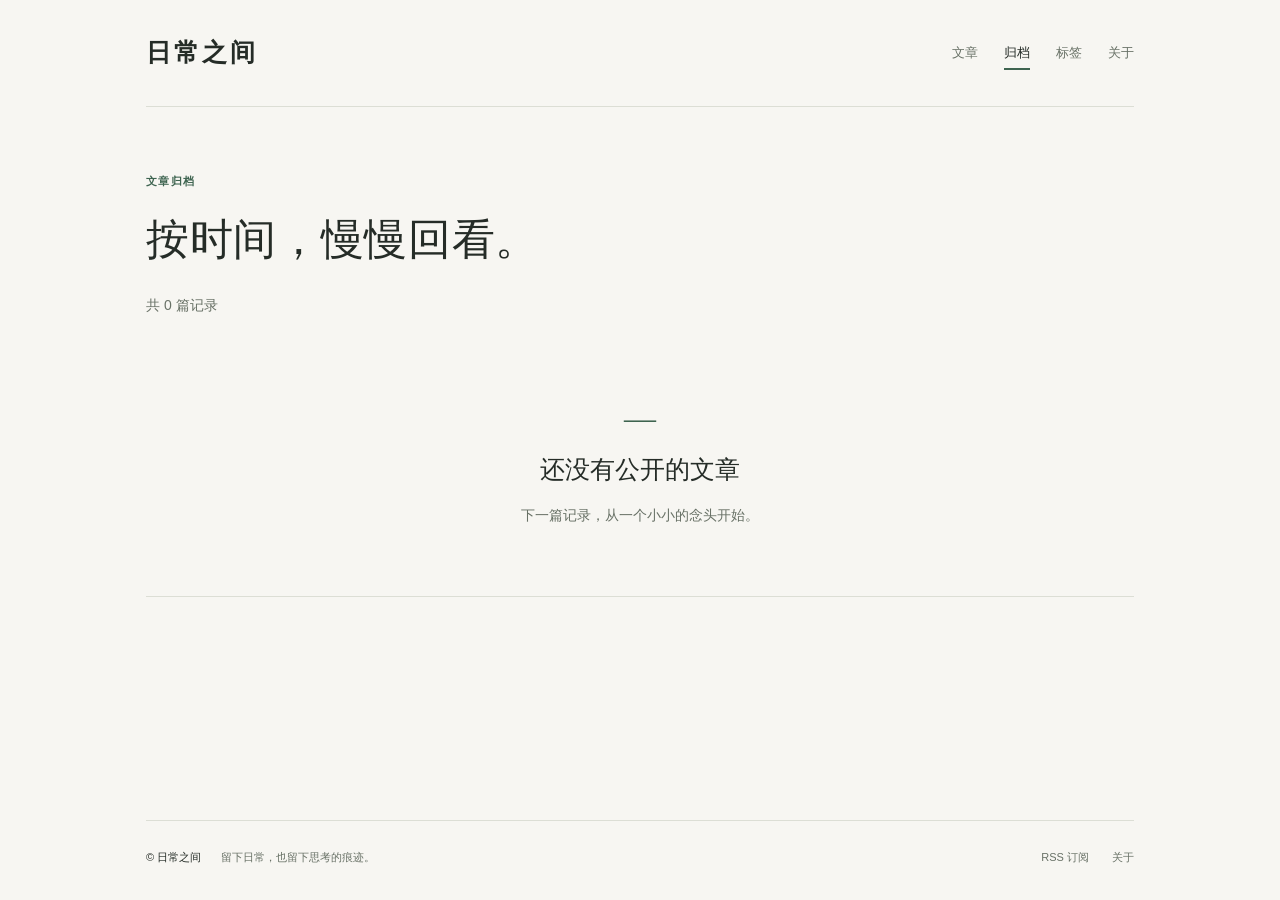
==== archive/index.html @ ac4cc86e "Publish initial blog site" ====
<!DOCTYPE html>
<html lang="zh-CN"><head><link rel="stylesheet" href="/styles/style.css?v=58d46a01" /><link rel="stylesheet" href="/.tola/enhance-6b400663.css" /><meta property="og:type" content="website" /><meta property="og:site_name" content="日常之间" /><meta property="og:locale" content="zh-CN" /><meta property="og:description" content="留下日常，也留下思考的痕迹。" /><meta name="twitter:card" content="summary_large_image" /><meta charset="utf-8" /><meta name="viewport" content="width=device-width, initial-scale=1" /><title>归档 · 日常之间</title><meta name="description" content="按时间翻阅所有文章。" /><link rel="canonical" href="https://cdotwang.github.io/archive/"><link rel="alternate" type="application/rss+xml" title="日常之间" href="/rss.xml"><meta property="og:type" content="website"><meta property="og:title" content="归档 · 日常之间"><meta property="og:description" content="按时间翻阅所有文章。"><meta property="og:url" content="https://cdotwang.github.io/archive/"><meta property="og:site_name" content="日常之间"><meta name="twitter:card" content="summary"><meta http-equiv="Content-Security-Policy" content="default-src 'none'; style-src 'self' 'unsafe-inline'; img-src 'self' data:; font-src 'self' data:; base-uri 'none'; form-action 'none'"></head><body><div class="skip-navigation"><a href="#content" class="skip-link">跳到正文</a></div><div class="shell site-shell" lang="zh-CN"><header class="site-header"><div class="brand-wrap"><a href="/" class="brand">日常之间</a></div><nav class="site-nav" aria-label="主导航"><a href="/">文章</a> <a href="/archive" aria-current="page">归档</a> <a href="/tags">标签</a> <a href="/about">关于</a></nav></header><main id="content" class="site-main page-archive"><header class="page-heading"><p class="eyebrow">文章归档</p><h1>按时间，慢慢回看。</h1><p class="page-description">共 0 篇记录</p></header><div class="empty-state"><div class="empty-mark" aria-hidden="true">—</div><h2>还没有公开的文章</h2><p>下一篇记录，从一个小小的念头开始。</p></div></main><footer class="site-footer"><div class="footer-note"><span class="footer-author">© 日常之间</span> <span>留下日常，也留下思考的痕迹。</span></div><nav class="footer-links" aria-label="页脚导航"><a href="/rss.xml">RSS 订阅</a> <a href="/about">关于</a></nav></footer></div></body>
</html>
---- styles/style.css ----
:root{color-scheme:light dark;--paper:#f7f6f2;--ink:#252c27;--muted:#70786f;--line:#dcded5;--accent:#3e6450;--wash:#eeeee7;font-family:-apple-system,BlinkMacSystemFont,PingFang SC,Hiragino Sans GB,sans-serif;background:var(--paper);color:var(--ink)}*{box-sizing:border-box}body{margin:0}a{color:inherit;text-underline-offset:5px;text-decoration-thickness:1px}a:hover{color:var(--accent)}.shell{max-width:1120px;margin:auto;padding:0 52px}.site-header{display:flex;align-items:center;justify-content:space-between;padding:30px 0;border-bottom:1px solid var(--line)}.brand{font-family:serif;font-size:24px;letter-spacing:.12em;text-decoration:none}.site-header nav{display:flex;gap:26px;font-size:13px;color:var(--muted)}.hero{padding:72px 0 52px;max-width:760px}.eyebrow{font-size:11px;font-weight:600;letter-spacing:.13em;color:var(--accent);margin:0 0 22px}.hero h1{font-family:Songti SC,Noto Serif CJK SC,serif;font-size:clamp(36px,5vw,57px);line-height:1.38;font-weight:500;letter-spacing:.025em;margin:0 0 23px}.hero p:not(.eyebrow){color:var(--muted);font-size:16px;line-height:1.9}.section-label{border-top:1px solid var(--line);padding:22px 0 8px;display:flex;justify-content:space-between;font-size:11px;letter-spacing:.12em;color:var(--muted)}.post-card{display:grid;grid-template-columns:110px 1fr 32px;gap:24px;padding:31px 0;border-bottom:1px solid var(--line);text-decoration:none}.post-card time{font-size:12px;color:var(--muted);padding-top:5px;font-variant-numeric:tabular-nums}.post-card h2{font-family:Songti SC,serif;font-size:25px;font-weight:500;margin:0 0 11px}.post-card p{font-size:14px;color:var(--muted);line-height:1.8;margin:0}.post-card .arrow{color:var(--accent);font-size:22px}.site-footer{font-size:11px;color:var(--muted);line-height:1.8;padding:40px 0 34px;display:flex;justify-content:space-between;gap:18px}.article{max-width:720px;margin:0 auto;padding:64px 24px}.article-header{margin-bottom:45px}.article-header h1{font-family:Songti SC,serif;font-size:clamp(30px,5vw,43px);line-height:1.45;font-weight:500;margin:0 0 23px;overflow-wrap:anywhere}.summary{font-size:16px;line-height:1.9;color:var(--muted)}.prose{font-size:17px;line-height:1.95;overflow-wrap:anywhere}.prose p{margin:0 0 1.5em}.prose h2{font-size:25px;font-weight:500;margin:2em 0 1em}.prose h3{font-size:20px}.prose img{max-width:100%;height:auto;display:block;border-radius:3px}.prose figure{margin:32px 0}.prose figcaption{font-size:12px;color:var(--muted);text-align:center;padding-top:10px}.prose blockquote{border-left:2px solid var(--accent);margin:28px 0;padding:6px 22px;color:var(--muted);background:var(--wash)}.prose ul,.prose ol{padding-left:1.5em}.prose pre{overflow-x:auto;font-size:13px;background:var(--wash);padding:18px}.prose .equation{display:inline-block;max-width:100%;overflow-x:auto;vertical-align:middle}.equation svg{max-width:100%;height:auto}.back-link{display:inline-block;font-size:13px;color:var(--muted);margin:28px 24px 0}.notice{font-size:12px;color:var(--muted);border-left:2px solid var(--accent);padding:8px 15px;line-height:1.8}@media (width<=600px){.shell{padding:0 23px}.site-header{padding:22px 0}.site-header nav{gap:18px}.brand{font-size:21px}.hero{padding:48px 0 38px}.post-card{grid-template-columns:1fr 22px;gap:10px;padding:25px 0}.post-card>.post-date{grid-column:1/-1}.post-card h2{font-size:23px}.article{padding:42px 23px}.shell .article{padding:42px 0}.prose{font-size:16px}.site-footer{flex-direction:column;gap:5px}.back-link{margin-left:0}}@media (prefers-color-scheme:dark){:root{--paper:#1c221e;--ink:#e0e5dc;--muted:#a0ab9e;--line:#39423a;--accent:#abc6ae;--wash:#252e27}}.equation svg [fill=\#000000],.equation svg [fill=\#000],.equation svg [fill=black]{fill:var(--ink)}.equation svg [stroke=\#000000],.equation svg [stroke=\#000],.equation svg [stroke=black]{stroke:var(--ink)}.post-card h2 a{text-decoration:none}.post-card>.post-date{margin:0;padding-top:5px;font-size:12px}.post-card>.arrow{font-size:22px;color:var(--accent)}.site-header,.site-footer,.hero,.section-label,.post-list,.page-heading,.empty-state,.tag-grid,.breadcrumb,.article-meta,.not-found{--muted:#687166}@media (prefers-color-scheme:dark){.site-header,.site-footer,.hero,.section-label,.post-list,.page-heading,.empty-state,.tag-grid,.breadcrumb,.article-meta,.not-found{--muted:#a0ab9e}}:root{--serif:"Songti SC","STSong","Noto Serif CJK SC",Georgia,serif}html{scroll-padding-top:24px}body{min-width:280px}a:focus-visible{outline:2px solid var(--accent);outline-offset:6px;border-radius:2px}::selection{background:var(--accent);color:var(--paper)}.site-shell{max-width:1120px;min-height:100svh;display:flex;flex-direction:column}.site-main{flex:1;padding-bottom:68px}.site-header{gap:24px;padding:34px 0}.brand{font-family:var(--serif);font-size:25px;font-weight:600;line-height:1.5;white-space:nowrap}.site-nav a{text-decoration:none;padding:9px 0;position:relative;white-space:nowrap}.site-nav a[aria-current=page]{color:var(--ink)}.site-nav a[aria-current=page]:after{content:"";position:absolute;left:0;right:0;bottom:1px;height:2px;background:var(--accent)}.skip-link{position:fixed;z-index:10;left:20px;top:12px;padding:10px 16px;background:var(--ink);color:var(--paper);transform:translateY(-160%)}.skip-link:focus{transform:none;color:var(--paper)}.hero{padding:79px 0 65px;max-width:800px}.hero .eyebrow{margin-bottom:25px}.hero h1{font-family:var(--serif);font-size:clamp(36px,5.3vw,58px);letter-spacing:.035em;margin-bottom:24px}.hero p:not(.eyebrow){max-width:575px;line-height:2;margin-bottom:0}.section-label{align-items:center;padding:23px 0 10px;gap:20px}.section-label h2{font-size:12px;font-weight:500;letter-spacing:.08em;margin:0}.section-label a{font-size:12px;text-decoration:none;letter-spacing:0}.post-list{list-style:none;margin:0;padding:0}.post-card{position:relative;padding:33px 0;grid-template-columns:111px minmax(0,1fr) 25px;gap:25px}.post-card>.post-date{color:var(--muted);font-size:12px;line-height:1.8;letter-spacing:.02em;font-variant-numeric:tabular-nums}.post-card h2{font-family:var(--serif);font-size:26px;line-height:1.5;overflow-wrap:anywhere;margin:0 0 10px}.post-card h2 a{text-decoration:none}.post-card h2 a:hover{text-decoration:underline;text-decoration-thickness:1px;text-underline-offset:6px}.post-card-copy>p{max-width:630px;line-height:1.9}.post-card>.arrow{padding-top:4px;font-size:20px}.post-tags{display:flex;flex-wrap:wrap;gap:5px 15px;list-style:none;margin:15px 0 0;padding:0}.post-tags li{line-height:1.8}.post-tags a{font-size:11px;color:var(--accent);text-decoration:none;overflow-wrap:anywhere}.post-tags a:before{content:"#";opacity:.55;margin-right:3px}.post-tags a:hover{text-decoration:underline}.empty-state{padding:45px 20px 68px;text-align:center;border-bottom:1px solid var(--line)}.empty-mark{display:block;color:var(--accent);font-family:var(--serif);font-size:32px;margin-bottom:13px}.empty-state h2{font-family:var(--serif);font-size:25px;font-weight:500;line-height:1.6;margin:0 0 12px}.empty-state p{font-size:14px;color:var(--muted);line-height:1.9;margin:0}.page-heading{padding:67px 0 36px}.page-heading .eyebrow{margin-bottom:19px}.page-heading h1,.not-found h1{font-family:var(--serif);font-size:clamp(31px,4.3vw,43px);line-height:1.5;letter-spacing:.015em;font-weight:500;margin:0 0 20px;overflow-wrap:anywhere}.page-description{font-size:14px;color:var(--muted);line-height:1.9;margin:0}.archive-year{display:grid;grid-template-columns:93px minmax(0,1fr);gap:30px;border-top:1px solid var(--line)}.archive-year+.archive-year{margin-top:43px}.archive-year-label{font-family:var(--serif);color:var(--accent);font-size:25px;font-weight:500;margin:33px 0}.archive-year .post-card{grid-template-columns:104px minmax(0,1fr) 22px;gap:19px}.archive-year .post-card:last-child{border-bottom:0}.archive-year .post-card h2{font-size:24px}.tag-grid{list-style:none;margin:7px 0 0;padding:0;display:grid;grid-template-columns:repeat(2,minmax(0,1fr));column-gap:42px}.tag-card{display:flex;justify-content:space-between;align-items:center;gap:20px;border-top:1px solid var(--line);padding:28px 0;text-decoration:none}.tag-grid li:nth-last-child(-n+2) .tag-card{border-bottom:1px solid var(--line)}.tag-name{font-family:var(--serif);font-size:24px;overflow-wrap:anywhere}.tag-count{font-size:12px;color:var(--muted);white-space:nowrap}.tag-count span{margin-left:20px;color:var(--accent);font-size:18px}.tag-card:hover .tag-name{text-decoration:underline;text-underline-offset:6px;text-decoration-thickness:1px}.breadcrumb{padding-top:37px;font-size:12px;color:var(--muted)}.breadcrumb a{text-decoration:none}.page-tag .page-heading{padding-top:33px}.page-tag>.post-list{border-top:1px solid var(--line)}.page-about .page-heading{max-width:720px;margin:auto;padding-bottom:22px}.about-copy{max-width:720px;margin:auto;padding-bottom:30px}.about-copy>p{max-width:640px}.about-signature{padding-top:24px;color:var(--accent);font-family:var(--serif);font-size:20px}.signature-line{display:block;width:35px;height:1px;background:var(--accent);margin-bottom:20px}.about-signature p{margin:0}.article-breadcrumb{max-width:720px;margin:auto;padding-left:24px}.page-article .article{padding-top:38px;padding-bottom:36px}.article-meta{max-width:720px;padding:22px 24px 0;margin:auto;border-top:1px solid var(--line);display:flex;justify-content:space-between;gap:20px;align-items:baseline}.article-meta .post-tags{margin:0}.article-byline{font-size:11px;line-height:1.8;color:var(--muted);margin:0}.not-found{padding:105px 0 115px;text-align:center}.not-found>p:not(.eyebrow){font-size:15px;color:var(--muted);line-height:1.9;margin-bottom:28px}.text-button{display:inline-block;padding:10px 0;color:var(--accent);font-size:14px}.site-footer{border-top:1px solid var(--line);padding:27px 0 32px;font-size:11px;gap:25px}.footer-note{display:flex;flex-wrap:wrap;gap:4px 20px}.footer-author{white-space:nowrap;color:var(--ink)}.footer-links{display:flex;gap:23px;white-space:nowrap}.footer-links a{text-decoration:none}@media (width>=1250px){.site-shell{padding-left:66px;padding-right:66px}}@media (width<=760px){.site-header{padding:27px 0;gap:20px}.site-header nav{gap:21px}.hero{padding:62px 0 47px}.site-main{padding-bottom:51px}.post-card{grid-template-columns:99px minmax(0,1fr) 20px;gap:17px}.archive-year{grid-template-columns:1fr;gap:0}.archive-year-label{margin:24px 0 0}.archive-year .post-card{padding:24px 0}.page-heading{padding-top:49px}.tag-grid{column-gap:28px}.article-meta{flex-wrap:wrap}.site-footer{flex-direction:column;gap:15px}}@media (width<=540px){.site-shell{padding:0 23px}.site-header{flex-wrap:wrap;padding:23px 0 20px;gap:15px}.brand{font-size:24px}.site-header .site-nav{width:100%;justify-content:space-between;gap:16px;font-size:13px}.site-nav a{padding:4px 0 9px}.hero{padding:44px 0 36px}.hero .eyebrow{font-size:10px;margin-bottom:19px}.hero h1{font-size:37px;margin-bottom:18px}.hero p:not(.eyebrow){font-size:14px;line-height:1.95}.post-card,.archive-year .post-card{grid-template-columns:minmax(0,1fr) 21px;gap:10px;padding:25px 0}.post-card>.post-date{grid-column:1/-1;padding-top:0;font-size:11px}.post-card h2,.archive-year .post-card h2{font-size:23px}.post-card-copy>p{font-size:13px;line-height:1.9}.post-tags{gap:4px 13px;margin-top:12px}.post-card>.arrow{font-size:18px}.section-label{padding-top:19px}.page-heading{padding:43px 0 29px}.page-heading h1,.not-found h1{font-size:31px}.page-heading .eyebrow{font-size:10px;margin-bottom:16px}.page-description{font-size:13px}.empty-state{padding:28px 0 46px}.empty-state h2{font-size:23px}.empty-state p{font-size:13px}.archive-year-label{font-size:23px}.archive-year+.archive-year{margin-top:20px}.tag-grid{grid-template-columns:1fr}.tag-card{padding:24px 0}.tag-grid li:nth-last-child(2) .tag-card{border-bottom:0}.tag-name{font-size:23px}.breadcrumb{padding-top:27px}.article-breadcrumb{padding-left:0}.page-article .article{padding-top:30px;padding-bottom:29px}.article-meta{padding:20px 0 0;gap:12px}.about-copy{font-size:16px}.about-signature{font-size:19px}.not-found{padding:72px 0 87px}.not-found>p:not(.eyebrow){font-size:14px}.site-footer{padding-top:23px;padding-bottom:27px}.footer-note{flex-direction:column;gap:6px}}@media (prefers-reduced-motion:no-preference){a{transition:color .14s}.skip-link{transition:transform .14s}}@media print{.site-header,.site-footer,.breadcrumb,.article-meta,.skip-link{display:none}.site-shell{display:block;max-width:none;padding:0}.site-main{padding:0}.article{max-width:none;padding:0}.prose a[href]:after{content:" (" attr(href) ")";font-size:.8em}:root{--paper:#fff;--ink:#111;--muted:#555;--line:#ddd;--accent:#333;--wash:#f4f4f4}}
---- .tola/enhance-6b400663.css ----
html {
    scroll-behavior: smooth;
}
/* Typst SVG Color Adaptation */

.typst-text use[fill="#000000"] {
    fill: currentColor;
}

.typst-group use[fill="#000000"] {
    fill: currentColor;
}

path.typst-shape[fill="#000000"] {
    fill: currentColor;
}

path.typst-shape[stroke="#000000"] {
    stroke: currentColor;
}

/* Tola Math/Table Layout */

.tola-block-math {
    display: flex;
    justify-content: center;
    width: 100%;
    margin: 1em 0;
    overflow-x: auto;
    overflow-y: hidden;
}

.tola-inline-math {
    display: inline;
}

.tola-table {
    margin: 1em 0;
    overflow-x: auto;
    overflow-y: hidden;
}
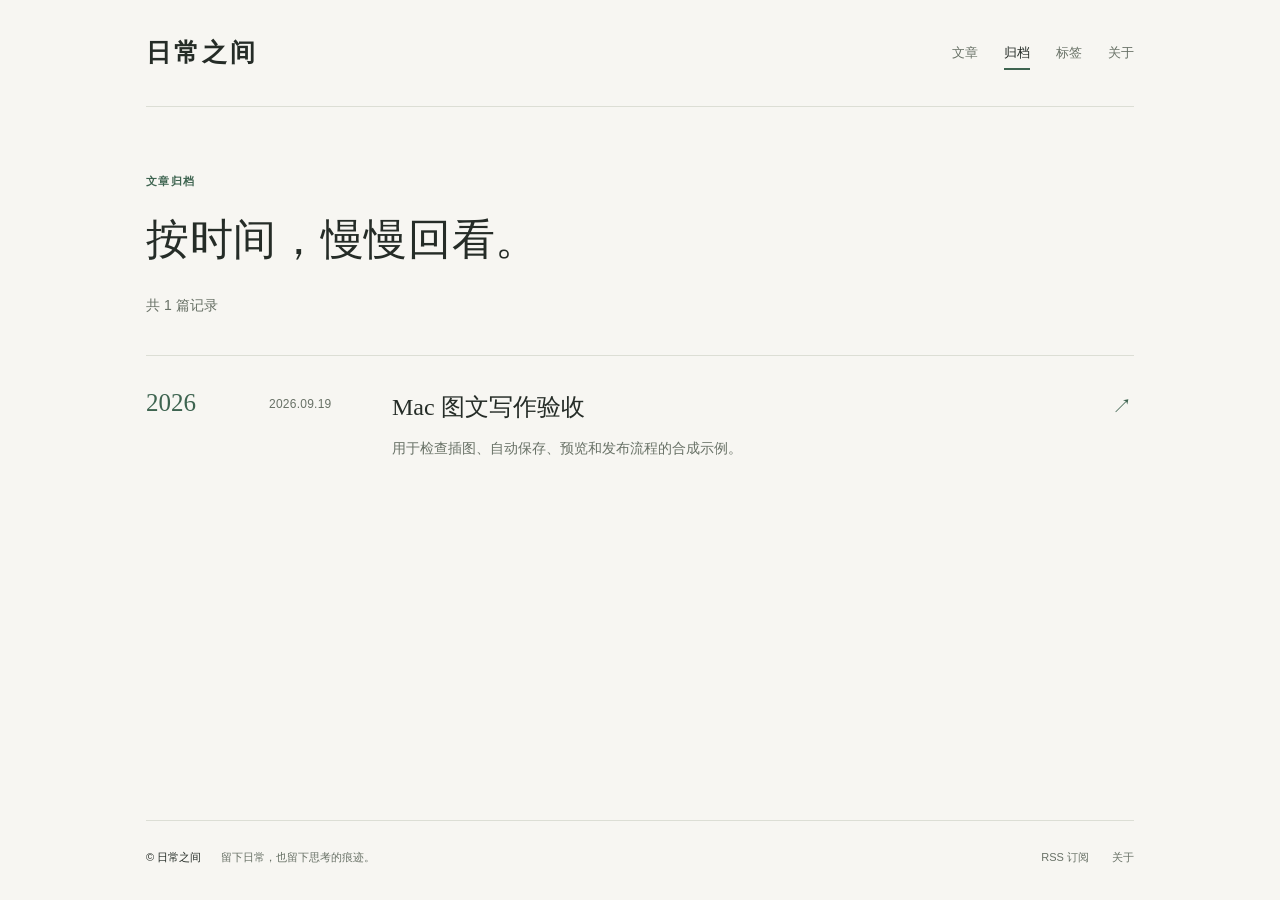
==== commit f78473ad: "Publish blog: Mac 图文写作验收" ====
--- a/archive/index.html
+++ b/archive/index.html
@@ -1,3 +1,3 @@
 <!DOCTYPE html>
-<html lang="zh-CN"><head><link rel="stylesheet" href="/styles/style.css?v=58d46a01" /><link rel="stylesheet" href="/.tola/enhance-6b400663.css" /><meta property="og:type" content="website" /><meta property="og:site_name" content="日常之间" /><meta property="og:locale" content="zh-CN" /><meta property="og:description" content="留下日常，也留下思考的痕迹。" /><meta name="twitter:card" content="summary_large_image" /><meta charset="utf-8" /><meta name="viewport" content="width=device-width, initial-scale=1" /><title>归档 · 日常之间</title><meta name="description" content="按时间翻阅所有文章。" /><link rel="canonical" href="https://cdotwang.github.io/archive/"><link rel="alternate" type="application/rss+xml" title="日常之间" href="/rss.xml"><meta property="og:type" content="website"><meta property="og:title" content="归档 · 日常之间"><meta property="og:description" content="按时间翻阅所有文章。"><meta property="og:url" content="https://cdotwang.github.io/archive/"><meta property="og:site_name" content="日常之间"><meta name="twitter:card" content="summary"><meta http-equiv="Content-Security-Policy" content="default-src 'none'; style-src 'self' 'unsafe-inline'; img-src 'self' data:; font-src 'self' data:; base-uri 'none'; form-action 'none'"></head><body><div class="skip-navigation"><a href="#content" class="skip-link">跳到正文</a></div><div class="shell site-shell" lang="zh-CN"><header class="site-header"><div class="brand-wrap"><a href="/" class="brand">日常之间</a></div><nav class="site-nav" aria-label="主导航"><a href="/">文章</a> <a href="/archive" aria-current="page">归档</a> <a href="/tags">标签</a> <a href="/about">关于</a></nav></header><main id="content" class="site-main page-archive"><header class="page-heading"><p class="eyebrow">文章归档</p><h1>按时间，慢慢回看。</h1><p class="page-description">共 0 篇记录</p></header><div class="empty-state"><div class="empty-mark" aria-hidden="true">—</div><h2>还没有公开的文章</h2><p>下一篇记录，从一个小小的念头开始。</p></div></main><footer class="site-footer"><div class="footer-note"><span class="footer-author">© 日常之间</span> <span>留下日常，也留下思考的痕迹。</span></div><nav class="footer-links" aria-label="页脚导航"><a href="/rss.xml">RSS 订阅</a> <a href="/about">关于</a></nav></footer></div></body>
+<html lang="zh-CN"><head><link rel="stylesheet" href="/styles/style.css?v=58d46a01" /><link rel="stylesheet" href="/.tola/enhance-6b400663.css" /><meta property="og:type" content="website" /><meta property="og:site_name" content="日常之间" /><meta property="og:locale" content="zh-CN" /><meta property="og:description" content="留下日常，也留下思考的痕迹。" /><meta name="twitter:card" content="summary_large_image" /><meta charset="utf-8" /><meta name="viewport" content="width=device-width, initial-scale=1" /><title>归档 · 日常之间</title><meta name="description" content="按时间翻阅所有文章。" /><link rel="canonical" href="https://cdotwang.github.io/archive/"><link rel="alternate" type="application/rss+xml" title="日常之间" href="/rss.xml"><meta property="og:type" content="website"><meta property="og:title" content="归档 · 日常之间"><meta property="og:description" content="按时间翻阅所有文章。"><meta property="og:url" content="https://cdotwang.github.io/archive/"><meta property="og:site_name" content="日常之间"><meta name="twitter:card" content="summary"><meta http-equiv="Content-Security-Policy" content="default-src 'none'; style-src 'self' 'unsafe-inline'; img-src 'self' data:; font-src 'self' data:; base-uri 'none'; form-action 'none'"></head><body><div class="skip-navigation"><a href="#content" class="skip-link">跳到正文</a></div><div class="shell site-shell" lang="zh-CN"><header class="site-header"><div class="brand-wrap"><a href="/" class="brand">日常之间</a></div><nav class="site-nav" aria-label="主导航"><a href="/">文章</a> <a href="/archive" aria-current="page">归档</a> <a href="/tags">标签</a> <a href="/about">关于</a></nav></header><main id="content" class="site-main page-archive"><header class="page-heading"><p class="eyebrow">文章归档</p><h1>按时间，慢慢回看。</h1><p class="page-description">共 1 篇记录</p></header><section class="archive-year" aria-label="2026 年"><h2 class="archive-year-label">2026</h2><ol class="post-list"><li class="post-card"><p class="post-date"><time datetime="2026-09-19">2026.09.19</time></p><div class="post-card-copy"><h2><a href="/posts/mac-writing-check">Mac 图文写作验收</a></h2><p>用于检查插图、自动保存、预览和发布流程的合成示例。</p></div><div class="arrow" aria-hidden="true">↗</div></li></ol></section></main><footer class="site-footer"><div class="footer-note"><span class="footer-author">© 日常之间</span> <span>留下日常，也留下思考的痕迹。</span></div><nav class="footer-links" aria-label="页脚导航"><a href="/rss.xml">RSS 订阅</a> <a href="/about">关于</a></nav></footer></div></body>
 </html>
